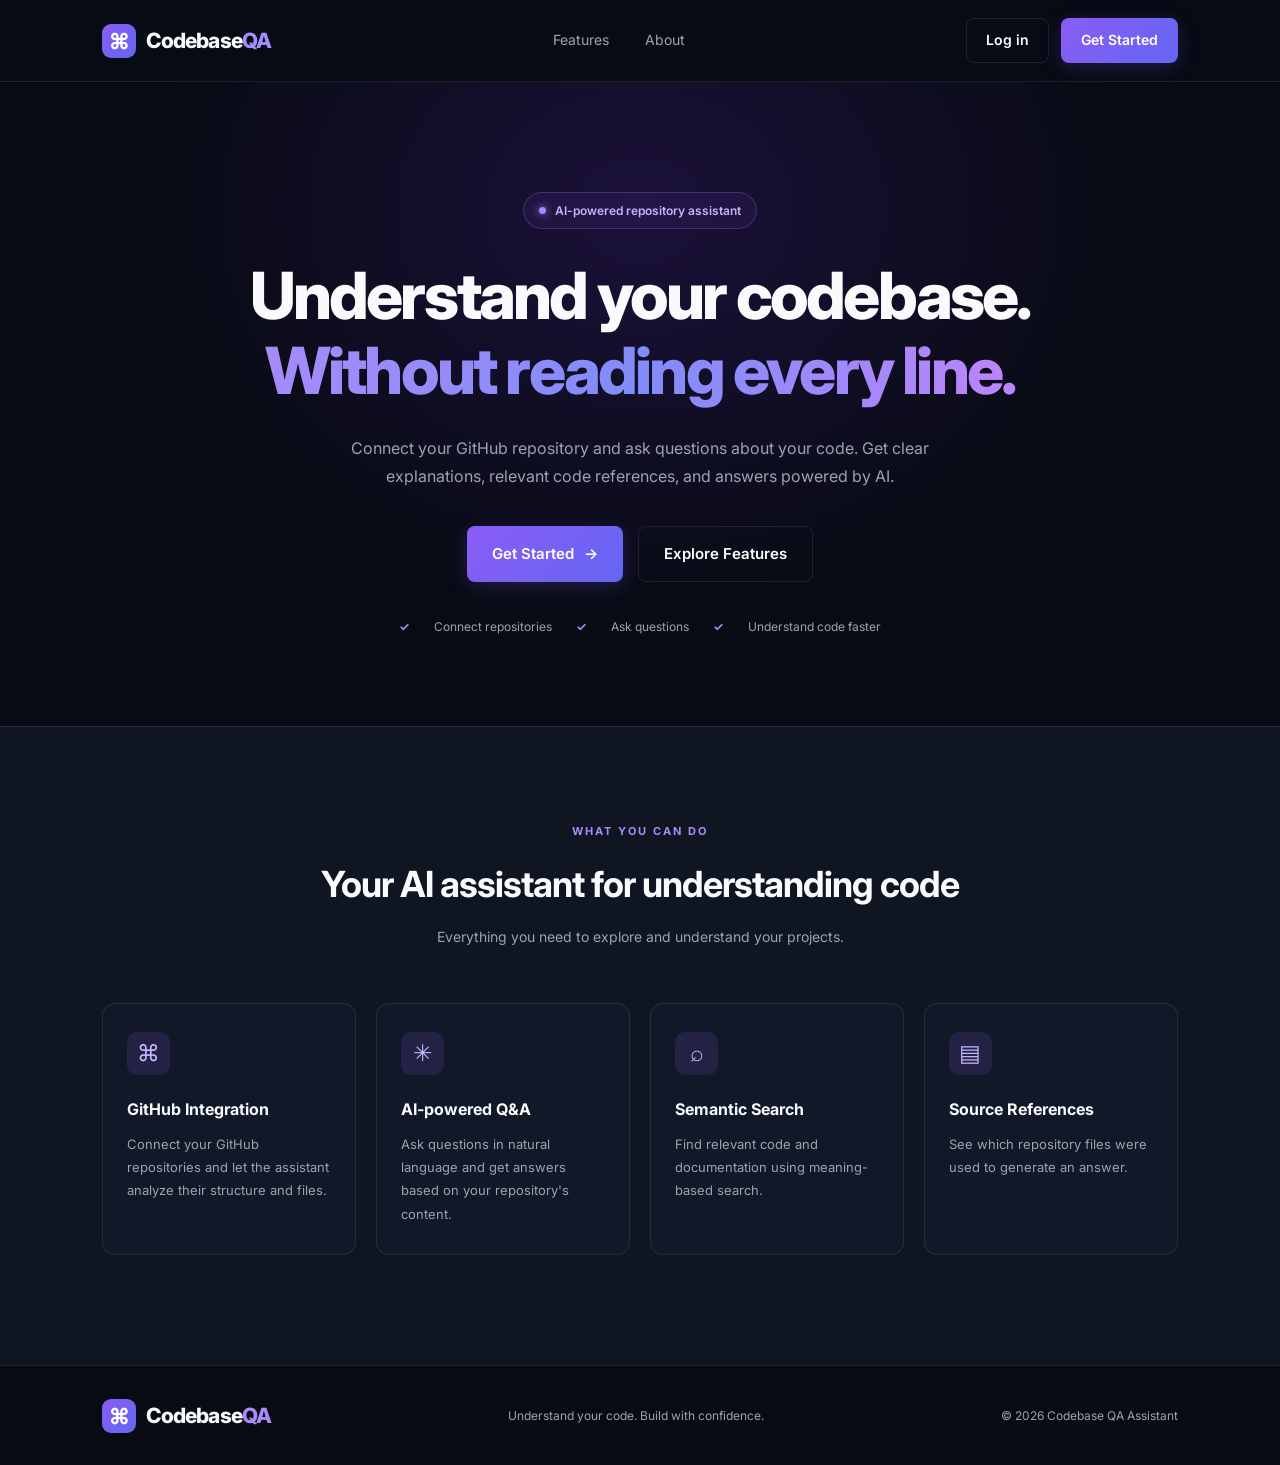
==== frontend/index.html @ 56b750bf "Replace Streamlit application with FastAPI architecture" ====
<!DOCTYPE html>
<html lang="en">
<head>
    <meta charset="UTF-8">
    <meta name="viewport" content="width=device-width, initial-scale=1.0">
    <meta name="description" content="Codebase QA Assistant - Understand your GitHub repositories with AI.">
    <title>Codebase QA Assistant</title>

    <link rel="stylesheet" href="css/style.css">
</head>

<body>

    <main class="landing-page">

        <nav class="navbar">
            <a href="index.html" class="logo">
                <span class="logo-icon">⌘</span>
                <span>Codebase<span class="logo-highlight">QA</span></span>
            </a>

            <div class="nav-links">
                <a href="#features">Features</a>
                <a href="#about">About</a>
            </div>

            <div class="nav-actions">
                <a href="pages/login.html" class="btn btn-outline">Log in</a>
                <a href="pages/signup.html" class="btn btn-primary">Get Started</a>
            </div>
        </nav>

        <section class="hero" id="about">

            <div class="hero-badge">
                <span class="status-dot"></span>
                AI-powered repository assistant
            </div>

            <h1>
                Understand your codebase.
                <span>Without reading every line.</span>
            </h1>

            <p class="hero-description">
                Connect your GitHub repository and ask questions about your
                code. Get clear explanations, relevant code references,
                and answers powered by AI.
            </p>

            <div class="hero-actions">
                <a href="pages/signup.html" class="btn btn-primary btn-large">
                    Get Started
                    <span>→</span>
                </a>

                <a href="#features" class="btn btn-secondary btn-large">
                    Explore Features
                </a>
            </div>

            <div class="hero-note">
                <span>✓</span> Connect repositories
                <span>✓</span> Ask questions
                <span>✓</span> Understand code faster
            </div>

        </section>

        <section class="features" id="features">

            <div class="section-heading">
                <span class="section-label">WHAT YOU CAN DO</span>
                <h2>Your AI assistant for understanding code</h2>
                <p>Everything you need to explore and understand your projects.</p>
            </div>

            <div class="feature-grid">

                <article class="feature-card">
                    <div class="feature-icon">⌘</div>
                    <h3>GitHub Integration</h3>
                    <p>
                        Connect your GitHub repositories and let the assistant
                        analyze their structure and files.
                    </p>
                </article>

                <article class="feature-card">
                    <div class="feature-icon">✳</div>
                    <h3>AI-powered Q&A</h3>
                    <p>
                        Ask questions in natural language and get answers
                        based on your repository's content.
                    </p>
                </article>

                <article class="feature-card">
                    <div class="feature-icon">⌕</div>
                    <h3>Semantic Search</h3>
                    <p>
                        Find relevant code and documentation using
                        meaning-based search.
                    </p>
                </article>

                <article class="feature-card">
                    <div class="feature-icon">▤</div>
                    <h3>Source References</h3>
                    <p>
                        See which repository files were used to generate
                        an answer.
                    </p>
                </article>

            </div>
        </section>

        <footer class="footer">
            <a href="index.html" class="logo">
                <span class="logo-icon">⌘</span>
                <span>Codebase<span class="logo-highlight">QA</span></span>
            </a>

            <p>Understand your code. Build with confidence.</p>
            <span>© 2026 Codebase QA Assistant</span>
        </footer>

    </main>

</body>
</html>
---- frontend/css/style.css ----
/* ================================
   1. GLOBAL STYLES
================================ */

@import url('https://fonts.googleapis.com/css2?family=Inter:wght@400;500;600;700;800&display=swap');

:root {
    --bg-primary: #080b14;
    --bg-secondary: #101522;
    --bg-card: #111827;
    --text-primary: #f8fafc;
    --text-secondary: #9ca3af;
    --accent: #8b5cf6;
    --accent-light: #a78bfa;
    --border: rgba(255, 255, 255, 0.09);
}

* {
    margin: 0;
    padding: 0;
    box-sizing: border-box;
}

html {
    scroll-behavior: smooth;
}

body {
    font-family: 'Inter', sans-serif;
    background: var(--bg-primary);
    color: var(--text-primary);
    line-height: 1.6;
}

a {
    text-decoration: none;
    color: inherit;
}

.landing-page {
    width: 100%;
    min-height: 100vh;
    overflow: hidden;
}

/* ================================
   2. NAVIGATION BAR
================================ */

.navbar {
    width: 100%;
    height: 82px;
    padding: 0 8%;
    display: flex;
    align-items: center;
    justify-content: space-between;
    border-bottom: 1px solid var(--border);
    background: rgba(8, 11, 20, 0.85);
}

.logo {
    display: flex;
    align-items: center;
    gap: 10px;
    font-size: 21px;
    font-weight: 800;
    letter-spacing: -0.8px;
}

.logo-icon {
    width: 34px;
    height: 34px;
    display: grid;
    place-items: center;
    border-radius: 9px;
    background: linear-gradient(135deg, #8b5cf6, #6366f1);
    color: white;
    font-size: 22px;
}

.logo-highlight {
    color: var(--accent-light);
}

.nav-links {
    display: flex;
    gap: 36px;
}

.nav-links a {
    color: var(--text-secondary);
    font-size: 14px;
    transition: color 0.3s ease;
}

.nav-links a:hover {
    color: white;
}

.nav-actions {
    display: flex;
    align-items: center;
    gap: 12px;
}

/* ================================
   3. BUTTONS
================================ */

.btn {
    display: inline-flex;
    justify-content: center;
    align-items: center;
    gap: 10px;
    border-radius: 8px;
    font-size: 14px;
    font-weight: 600;
    transition: all 0.3s ease;
    cursor: pointer;
}

.btn-outline {
    padding: 10px 19px;
    border: 1px solid var(--border);
    color: white;
}

.btn-outline:hover {
    background: rgba(255, 255, 255, 0.07);
}

.btn-primary {
    padding: 11px 20px;
    color: white;
    background: linear-gradient(135deg, #8b5cf6, #6366f1);
    box-shadow: 0 5px 20px rgba(139, 92, 246, 0.2);
}

.btn-primary:hover {
    transform: translateY(-2px);
    box-shadow: 0 8px 25px rgba(139, 92, 246, 0.35);
}

.btn-secondary {
    padding: 14px 24px;
    border: 1px solid var(--border);
    color: white;
}

.btn-secondary:hover {
    background: rgba(255, 255, 255, 0.07);
}

.btn-large {
    padding: 15px 25px;
    font-size: 15px;
}

/* ================================
   4. HERO SECTION
================================ */

.hero {
    position: relative;
    min-height: 590px;
    padding: 110px 20px 90px;
    display: flex;
    flex-direction: column;
    align-items: center;
    text-align: center;
    background:
        radial-gradient(
            ellipse at 50% 20%,
            rgba(109, 40, 217, 0.19),
            transparent 55%
        );
}

.hero-badge {
    display: inline-flex;
    align-items: center;
    gap: 9px;
    padding: 8px 15px;
    margin-bottom: 30px;
    border: 1px solid rgba(167, 139, 250, 0.25);
    border-radius: 30px;
    background: rgba(139, 92, 246, 0.08);
    color: #c4b5fd;
    font-size: 12px;
    font-weight: 600;
}

.status-dot {
    width: 7px;
    height: 7px;
    border-radius: 50%;
    background: #a78bfa;
    box-shadow: 0 0 10px #a78bfa;
}

.hero h1 {
    max-width: 850px;
    font-size: clamp(38px, 6vw, 65px);
    line-height: 1.15;
    letter-spacing: -2.8px;
    font-weight: 800;
}

.hero h1 span {
    display: block;
    background: linear-gradient(90deg, #a78bfa, #818cf8, #c084fc);
    -webkit-background-clip: text;
    background-clip: text;
    color: transparent;
}

.hero-description {
    max-width: 620px;
    margin-top: 25px;
    color: var(--text-secondary);
    font-size: 16px;
    line-height: 1.8;
}

.hero-actions {
    display: flex;
    gap: 15px;
    margin-top: 35px;
}

.hero-note {
    display: flex;
    flex-wrap: wrap;
    justify-content: center;
    gap: 24px;
    margin-top: 35px;
    color: #9ca3af;
    font-size: 12px;
}

.hero-note span {
    color: #a78bfa;
    font-weight: 700;
}

/* ================================
   5. FEATURES SECTION
================================ */

.features {
    padding: 90px 8% 110px;
    background: var(--bg-secondary);
    border-top: 1px solid var(--border);
}

.section-heading {
    text-align: center;
    margin-bottom: 55px;
}

.section-label {
    color: var(--accent-light);
    font-size: 11px;
    font-weight: 700;
    letter-spacing: 2px;
}

.section-heading h2 {
    margin-top: 13px;
    font-size: clamp(25px, 4vw, 36px);
    letter-spacing: -1px;
}

.section-heading p {
    margin-top: 12px;
    color: var(--text-secondary);
    font-size: 14px;
}

.feature-grid {
    display: grid;
    grid-template-columns: repeat(4, 1fr);
    gap: 20px;
    max-width: 1200px;
    margin: 0 auto;
}

.feature-card {
    padding: 28px 24px;
    min-height: 220px;
    border: 1px solid var(--border);
    border-radius: 13px;
    background: var(--bg-card);
    transition: all 0.3s ease;
}

.feature-card:hover {
    transform: translateY(-6px);
    border-color: rgba(167, 139, 250, 0.5);
    background: #171e30;
}

.feature-icon {
    width: 43px;
    height: 43px;
    display: grid;
    place-items: center;
    border-radius: 10px;
    background: rgba(139, 92, 246, 0.14);
    color: #c4b5fd;
    font-size: 23px;
}

.feature-card h3 {
    margin-top: 22px;
    font-size: 16px;
    font-weight: 700;
}

.feature-card p {
    margin-top: 10px;
    color: var(--text-secondary);
    font-size: 13px;
    line-height: 1.8;
}

/* ================================
   6. FOOTER
================================ */

.footer {
    min-height: 100px;
    padding: 25px 8%;
    display: flex;
    align-items: center;
    justify-content: space-between;
    gap: 20px;
    flex-wrap: wrap;
    background: var(--bg-primary);
    border-top: 1px solid var(--border);
}

.footer p,
.footer > span {
    color: var(--text-secondary);
    font-size: 12px;
}

/* ================================
   7. RESPONSIVE DESIGN
================================ */

@media (max-width: 1000px) {
    .feature-grid {
        grid-template-columns: repeat(2, 1fr);
    }

    .navbar {
        padding: 0 5%;
    }
}

@media (max-width: 650px) {
    .navbar {
        height: auto;
        min-height: 75px;
        padding: 18px 5%;
        flex-wrap: wrap;
        gap: 15px;
    }

    .nav-links {
        display: none;
    }

    .nav-actions {
        gap: 8px;
    }

    .btn-outline,
    .nav-actions .btn-primary {
        padding: 9px 12px;
        font-size: 12px;
    }

    .hero {
        padding: 85px 20px 70px;
    }

    .hero h1 {
        letter-spacing: -1.5px;
    }

    .hero-description {
        font-size: 14px;
    }

    .hero-actions {
        flex-direction: column;
        width: 100%;
        max-width: 280px;
    }

    .hero-note {
        gap: 12px;
        font-size: 11px;
    }

    .features {
        padding: 70px 6%;
    }

    .feature-grid {
        grid-template-columns: 1fr;
    }

    .footer {
        flex-direction: column;
        text-align: center;
    }
}
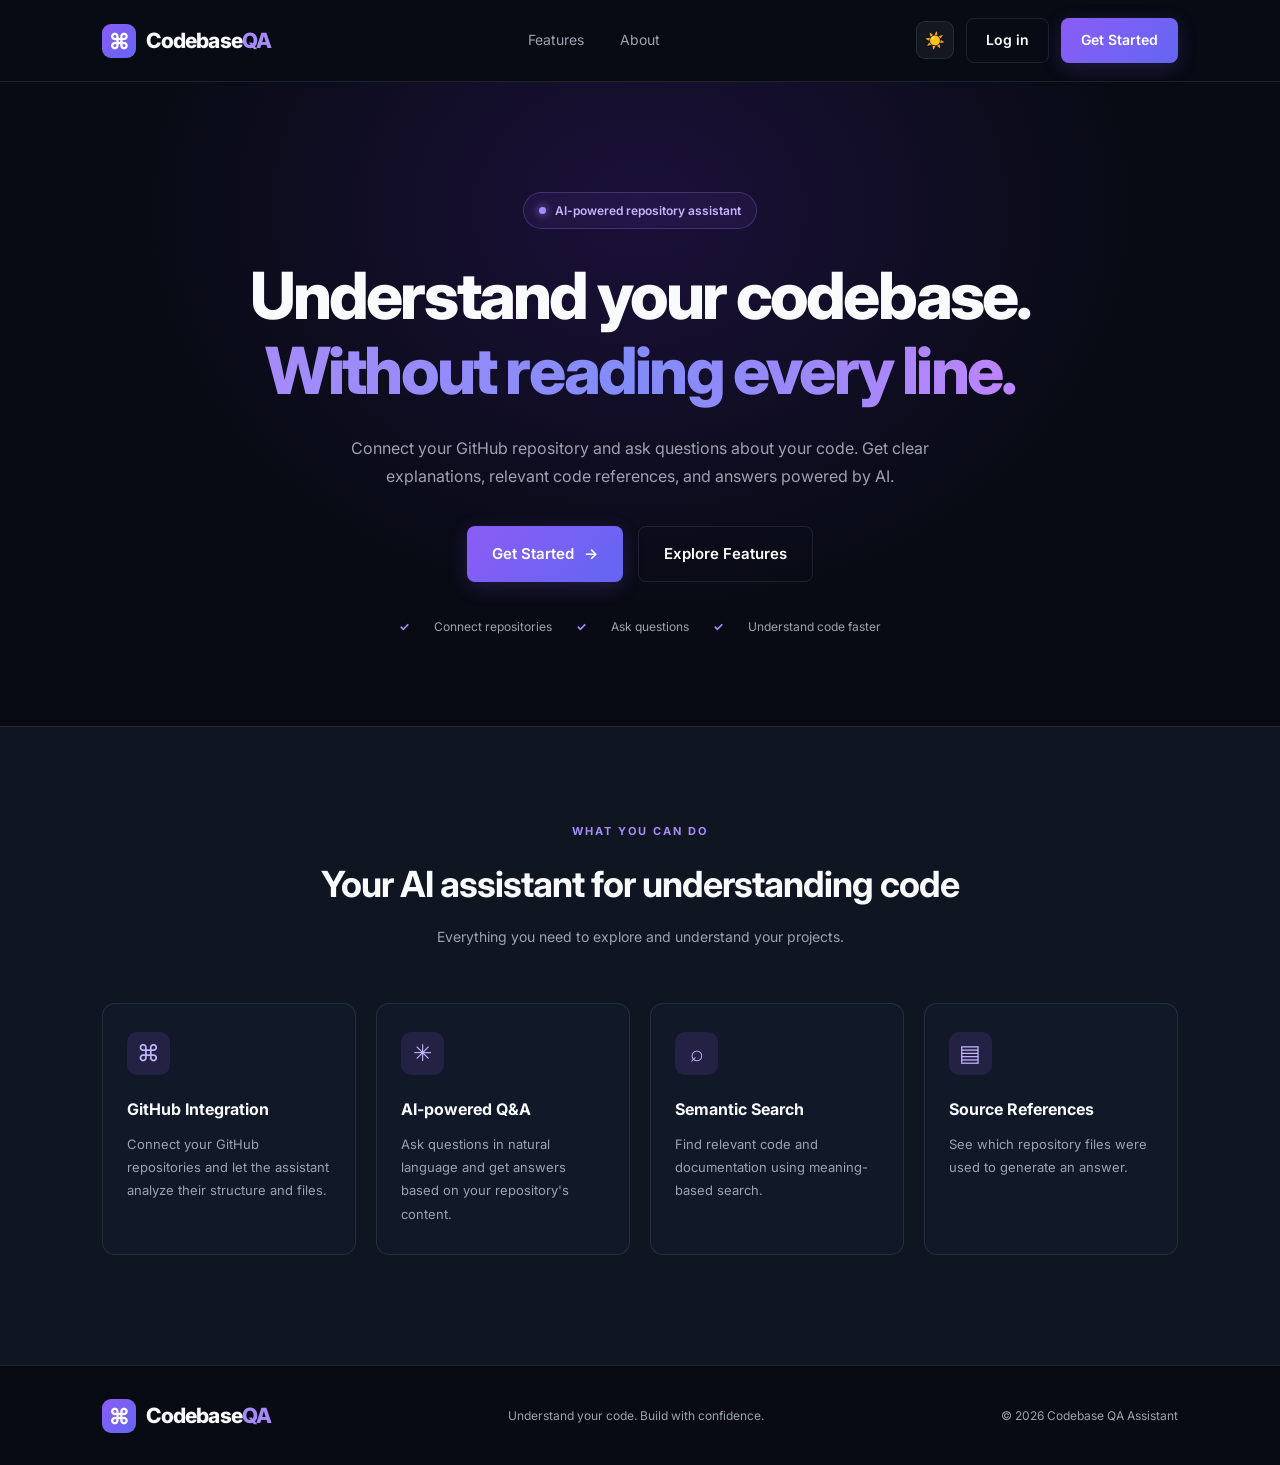
==== commit e556ef66: "Add light theme and dark/light theme toggle across all pages" ====
--- a/frontend/index.html
+++ b/frontend/index.html
@@ -8,6 +8,7 @@
     <title>Codebase QA Assistant</title>
 
     <link rel="stylesheet" href="css/style.css">
+    <script src="js/theme.js"></script>
 </head>
 
 <body>
@@ -26,6 +27,9 @@
             </div>
 
             <div class="nav-actions">
+                <button class="theme-toggle" id="themeToggle" aria-label="Toggle theme" title="Toggle Light/Dark Theme">
+                    <span class="theme-icon">☀️</span>
+                </button>
                 <a href="pages/login.html" class="btn btn-outline">Log in</a>
                 <a href="pages/signup.html" class="btn btn-primary">Get Started</a>
             </div>
--- a/frontend/css/style.css
+++ b/frontend/css/style.css
@@ -420,3 +420,192 @@
         text-align: center;
     }
 }
+
+/* Conversation history item layout */
+
+.conversation-item-wrapper {
+    display: flex;
+    align-items: center;
+    gap: 6px;
+    width: 100%;
+}
+
+.conversation-item-wrapper .conversation-item {
+    flex: 1;
+    min-width: 0;
+}
+
+/* Conversation delete button */
+
+.conversation-delete-btn {
+    flex-shrink: 0;
+    width: 30px;
+    height: 30px;
+    border: none;
+    border-radius: 6px;
+    background: transparent;
+    color: #9ca3af;
+    font-size: 21px;
+    cursor: pointer;
+    transition: background 0.2s ease, color 0.2s ease;
+}
+
+.conversation-delete-btn:hover {
+    background: rgba(239, 68, 68, 0.12);
+    color: #ef4444;
+}
+
+.conversation-delete-btn:disabled {
+    opacity: 0.5;
+    cursor: not-allowed;
+}
+
+/* =========================================
+   THEME TOGGLE & LIGHT THEME STYLES
+========================================= */
+
+.theme-toggle {
+    display: inline-flex;
+    align-items: center;
+    justify-content: center;
+    width: 38px;
+    height: 38px;
+    border-radius: 9px;
+    border: 1px solid var(--border);
+    background: rgba(255, 255, 255, 0.05);
+    color: var(--text-primary);
+    cursor: pointer;
+    font-size: 16px;
+    transition: all 0.25s ease;
+}
+
+.theme-toggle:hover {
+    border-color: var(--accent);
+    transform: translateY(-1px);
+    background: rgba(139, 92, 246, 0.15);
+}
+
+[data-theme=\"light\"] {
+    --bg-primary: #f8fafc;
+    --bg-secondary: #f1f5f9;
+    --bg-card: #ffffff;
+    --text-primary: #0f172a;
+    --text-secondary: #64748b;
+    --accent: #7c3aed;
+    --accent-light: #6d28d9;
+    --border: rgba(0, 0, 0, 0.08);
+}
+
+[data-theme=\"light\"] body {
+    background: #f8fafc;
+    color: #0f172a;
+}
+
+[data-theme=\"light\"] .navbar {
+    background: rgba(255, 255, 255, 0.92);
+    border-bottom-color: rgba(0, 0, 0, 0.08);
+}
+
+[data-theme=\"light\"] .nav-links a {
+    color: #64748b;
+}
+
+[data-theme=\"light\"] .nav-links a:hover {
+    color: #0f172a;
+}
+
+[data-theme=\"light\"] .hero h1 {
+    color: #0f172a;
+}
+
+[data-theme=\"light\"] .hero h1 span {
+    color: #7c3aed;
+}
+
+[data-theme=\"light\"] .hero-description {
+    color: #475569;
+}
+
+[data-theme=\"light\"] .hero-badge {
+    background: rgba(124, 58, 237, 0.08);
+    border-color: rgba(124, 58, 237, 0.2);
+    color: #6d28d9;
+}
+
+[data-theme=\"light\"] .hero-note {
+    color: #64748b;
+}
+
+[data-theme=\"light\"] .hero-note span {
+    color: #059669;
+}
+
+[data-theme=\"light\"] .section-heading h2 {
+    color: #0f172a;
+}
+
+[data-theme=\"light\"] .section-heading p {
+    color: #64748b;
+}
+
+[data-theme=\"light\"] .feature-card {
+    background: #ffffff;
+    border-color: rgba(0, 0, 0, 0.08);
+    box-shadow: 0 4px 14px rgba(0, 0, 0, 0.04);
+}
+
+[data-theme=\"light\"] .feature-card:hover {
+    border-color: rgba(124, 58, 237, 0.3);
+    box-shadow: 0 10px 25px rgba(124, 58, 237, 0.08);
+}
+
+[data-theme=\"light\"] .feature-card h3 {
+    color: #0f172a;
+}
+
+[data-theme=\"light\"] .feature-card p {
+    color: #64748b;
+}
+
+[data-theme=\"light\"] .feature-icon {
+    background: rgba(124, 58, 237, 0.1);
+    color: #7c3aed;
+}
+
+[data-theme=\"light\"] .btn-outline {
+    border-color: rgba(0, 0, 0, 0.15);
+    color: #0f172a !important;
+}
+
+[data-theme=\"light\"] .btn-outline:hover {
+    background: rgba(0, 0, 0, 0.04);
+    border-color: #7c3aed;
+    color: #7c3aed !important;
+}
+
+[data-theme=\"light\"] .btn-secondary {
+    background: #f1f5f9;
+    color: #0f172a;
+    border: 1px solid rgba(0, 0, 0, 0.1);
+}
+
+[data-theme=\"light\"] .btn-secondary:hover {
+    background: #e2e8f0;
+}
+
+[data-theme=\"light\"] .footer {
+    background: #f1f5f9;
+    border-top-color: rgba(0, 0, 0, 0.08);
+    color: #64748b;
+}
+
+[data-theme=\"light\"] .footer p,
+[data-theme=\"light\"] .footer span {
+    color: #64748b;
+}
+
+[data-theme=\"light\"] .theme-toggle {
+    background: #f1f5f9;
+    border-color: rgba(0, 0, 0, 0.1);
+    color: #0f172a;
+}
